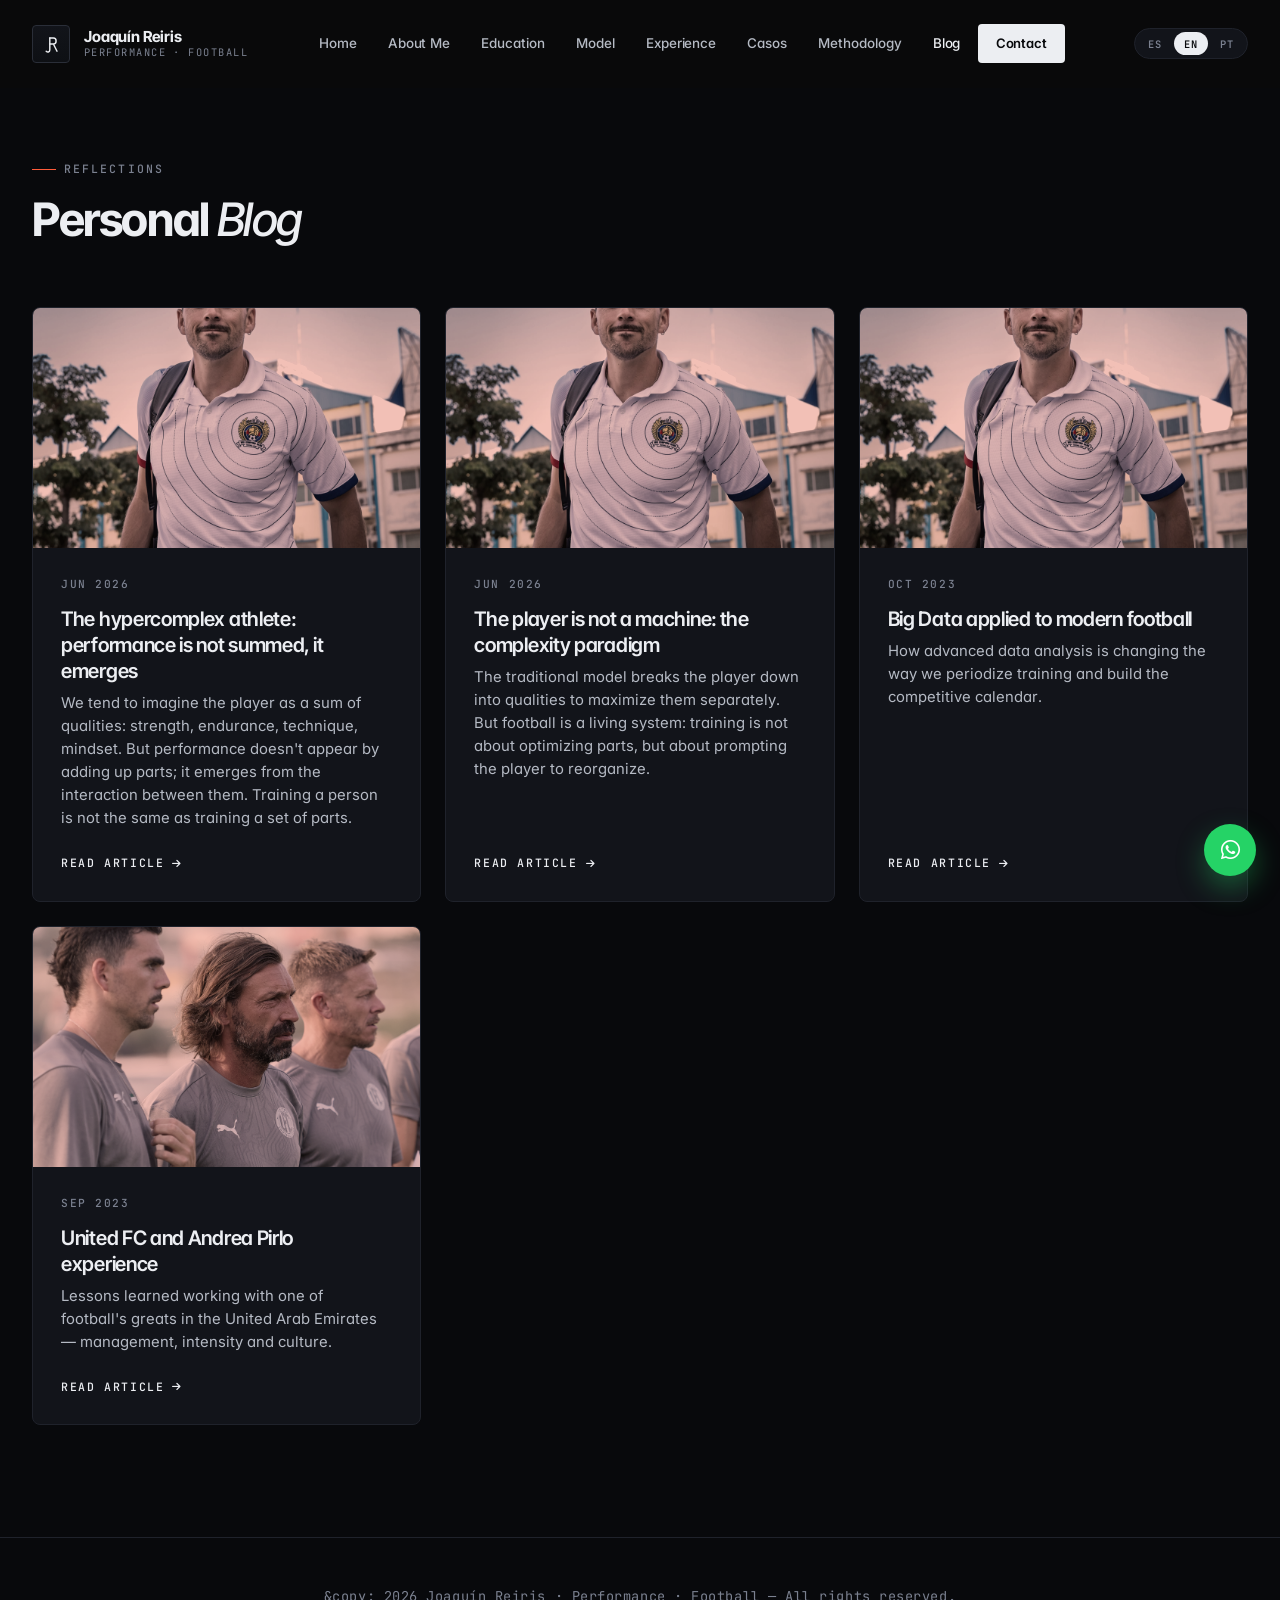
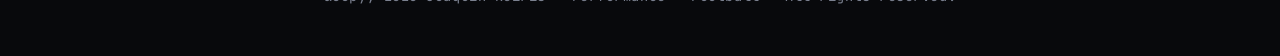
==== blog.html @ 8acff23b "Blog: página dedicada (blog.html) con listado + vista de artículo - blog.html: nueva página de blog " ====
<!DOCTYPE html>
<html lang="es">
<head>
    <meta charset="UTF-8">
    <meta name="viewport" content="width=device-width, initial-scale=1.0">
    <title>Blog · Joaquín Reiris — Preparación Física, Complejidad & Performance</title>
    <meta name="description" content="Blog de Joaquín Reiris: reflexiones sobre preparación física de fútbol, el paradigma de la complejidad, Big Data y rendimiento de élite.">
    <meta name="keywords" content="blog preparación física, complejidad fútbol, Big Data fútbol, performance, Joaquín Reiris">
    <meta name="author" content="Joaquín Reiris">
    <meta name="robots" content="index, follow">
    <link rel="canonical" href="https://joaquinreiris.com/blog.html">

    <!-- Open Graph (WhatsApp, LinkedIn, Facebook) -->
    <meta property="og:type" content="website">
    <meta property="og:url" content="https://joaquinreiris.com/blog.html">
    <meta property="og:title" content="Blog · Joaquín Reiris — Preparación Física & Complejidad">
    <meta property="og:description" content="Reflexiones sobre preparación física de fútbol, complejidad, Big Data y rendimiento de élite.">
    <meta property="og:image" content="https://joaquinreiris.com/assets/fotos/IMG_4376.JPG">
    <meta property="og:locale" content="es_ES">

    <!-- Twitter Card -->
    <meta name="twitter:card" content="summary_large_image">
    <meta name="twitter:title" content="Blog · Joaquín Reiris">
    <meta name="twitter:description" content="Reflexiones sobre preparación física de fútbol, complejidad y performance.">
    <meta name="twitter:image" content="https://joaquinreiris.com/assets/fotos/IMG_4376.JPG">

    <!-- Google Fonts: Inter Tight + Inter + JetBrains Mono -->
    <link rel="preconnect" href="https://fonts.googleapis.com">
    <link rel="preconnect" href="https://fonts.gstatic.com" crossorigin>
    <link href="https://fonts.googleapis.com/css2?family=Inter:wght@300;400;500;600;700&family=Inter+Tight:ital,wght@0,400;0,500;0,600;0,700;0,800;1,400;1,500;1,600&family=Instrument+Serif:ital@0;1&family=JetBrains+Mono:wght@400;500;600&display=swap" rel="stylesheet">

    <!-- AOS Library (mantener compatibilidad con animaciones existentes) -->
    <link href="https://unpkg.com/aos@2.3.1/dist/aos.css" rel="stylesheet">

    <!-- Font Awesome -->
    <link rel="stylesheet" href="https://cdnjs.cloudflare.com/ajax/libs/font-awesome/6.4.0/css/all.min.css">

    <link rel="stylesheet" href="redesign.css">
</head>
<body data-screen-label="Blog">

    <!-- ============================== NAVBAR ============================== -->
    <nav class="navbar">
        <div class="logo-container">
            <a href="index.html#home" class="logo">
                <svg viewBox="0 0 100 100" class="jr-logo-svg" aria-hidden="true">
                    <path d="M45 25 V75 C45 85 35 85 30 80" fill="none" stroke="currentColor" stroke-width="6" stroke-linecap="round" stroke-linejoin="round"/>
                    <path d="M45 25 H60 C75 25 75 50 60 50 H45 M60 50 L75 80" fill="none" stroke="currentColor" stroke-width="6" stroke-linecap="round" stroke-linejoin="round"/>
                </svg>
                <div class="logo-text">
                    <span class="name">Joaquín Reiris</span>
                    <span class="title">Performance · Football</span>
                </div>
            </a>
        </div>
        <ul class="nav-links">
            <li><a href="index.html#home" data-i18n="nav.home">Inicio</a></li>
            <li><a href="sobre-mi.html" data-i18n="nav.about">Sobre Mí</a></li>
            <li><a href="index.html#academic" data-i18n="nav.academic">Formación</a></li>
            <li><a href="index.html#methods" data-i18n="nav.methods">Metodología</a></li>
            <li><a href="index.html#experience" data-i18n="nav.experience">Experiencia</a></li>
            <li><a href="index.html#cases">Casos</a></li>
            <li><a href="metodologia.html" data-i18n="nav.leadership">Liderazgo</a></li>
            <li><a href="blog.html" class="active" data-i18n="nav.blog">Blog</a></li>
            <li><a href="index.html#contact" class="btn-nav" data-i18n="nav.contact">Contacto</a></li>
        </ul>
        <div class="lang-switcher" aria-label="Language switcher">
            <button class="lang-btn active" data-lang="es">ES</button>
            <button class="lang-btn" data-lang="en">EN</button>
            <button class="lang-btn" data-lang="pt">PT</button>
        </div>
        <div class="menu-toggle" aria-label="Open menu">
            <i class="fas fa-bars"></i>
        </div>
    </nav>

    <!-- ============================== BLOG ============================== -->
    <main class="blog-page">
        <section id="blog" class="blog blog-list-section" data-screen-label="Blog">
            <div class="container">
                <!-- (a) Vista listado -->
                <div class="section-header blog-list-header" data-aos="fade-up">
                    <span class="section-subtitle" data-i18n="blog.subtitle">Reflexiones</span>
                    <h2 class="section-title" data-i18n="blog.title">Blog <span>personal</span></h2>
                </div>
                <div class="blog-grid">
                    <!-- Las tarjetas se generan desde posts.json vía blog.js -->
                </div>

                <!-- (b) Vista artículo -->
                <article id="post-view" class="post-view" hidden></article>
            </div>
        </section>
    </main>

    <!-- ============================== FOOTER ============================== -->
    <footer>
        <div class="container">
            <p data-i18n="footer.rights">© 2026 Joaquín Reiris · Performance · Football — Todos los derechos reservados.</p>
        </div>
    </footer>

    <!-- WhatsApp Floating -->
    <a href="https://wa.me/971501505371" class="whatsapp-float" target="_blank" aria-label="WhatsApp">
        <i class="fab fa-whatsapp"></i>
    </a>

    <!-- AOS Script -->
    <script src="https://unpkg.com/aos@2.3.1/dist/aos.js"></script>
    <script>
      window.addEventListener('DOMContentLoaded', () => {
        if (window.AOS) AOS.init({ duration: 800, once: true, easing: 'ease-out-cubic' });
        const nav = document.querySelector('.navbar');
        const onScroll = () => nav.classList.toggle('scrolled', window.scrollY > 8);
        window.addEventListener('scroll', onScroll, { passive: true });
        onScroll();
      });
    </script>
    <!-- main.js: idiomas (i18n) y persistencia de idioma entre páginas -->
    <script src="main.js"></script>
    <!-- blog.js: renderiza el listado y la vista de artículo desde posts.json -->
    <script src="blog.js"></script>
</body>
</html>
---- redesign.css ----
/* =========================================================
   JR — Performance Lab Redesign
   Mantiene todos los selectores que usa main.js + AOS
   ========================================================= */

:root {
  /* Palette */
  --bg:          #08090C;
  --bg-2:        #0E1014;
  --surface:     #12141A;
  --surface-2:   #181B22;
  --line:        #1F222B;
  --line-2:      #2A2E38;
  --text:        #ECEEF2;
  --text-2:      #B5BAC4;
  --text-3:      #7B8190;
  --muted:       #5C6271;

  /* Accents */
  --primary:     #FF5C3A;        /* coral quemado — firma cromática */
  --primary-2:   #FF7A5C;
  --primary-d:   #D9461F;
  --primary-soft:#3A1F18;
  --data:        #FFE5C2;        /* cream highlight, uso muy puntual */
  --warn:        #FFB54C;
  --accent-gradient: linear-gradient(135deg, #FF5C3A 0%, #D9461F 100%);

  /* Type */
  --font-display: "Inter Tight", "Inter", system-ui, sans-serif;
  --font-main:    "Inter", system-ui, sans-serif;
  --font-mono:    "JetBrains Mono", ui-monospace, "SF Mono", Menlo, monospace;
  --font-heading: var(--font-display);

  /* Geometry */
  --radius-sm: 4px;
  --radius:    8px;
  --radius-lg: 14px;
  --container: 1280px;

  /* Compat con CSS antiguo (no romper algo) */
  --secondary: #1a1a1a;
  --dark-bg: var(--bg);
  --dark-surface: var(--surface);
  --text-main: var(--text);
  --text-muted: var(--text-3);
  --text-light: var(--text-2);
}

* { margin:0; padding:0; box-sizing:border-box; }

html {
  scroll-behavior: smooth;
  -webkit-font-smoothing: antialiased;
  -moz-osx-font-smoothing: grayscale;
  text-rendering: optimizeLegibility;
}

body {
  background: var(--bg);
  color: var(--text);
  font-family: var(--font-main);
  font-size: 16px;
  line-height: 1.6;
  overflow-x: hidden;
  font-feature-settings: "ss01", "cv11", "tnum";
}

/* Subtle grain */
body::before {
  content:"";
  position: fixed; inset: 0;
  pointer-events: none;
  z-index: 1;
  background-image:
    radial-gradient(rgba(255,255,255,0.018) 1px, transparent 1px);
  background-size: 3px 3px;
  mix-blend-mode: overlay;
}

h1, h2, h3, h4 {
  font-family: var(--font-heading);
  letter-spacing: -0.02em;
  text-transform: none;
  font-weight: 700;
  color: var(--text);
  line-height: 1.05;
}

a { color: inherit; }
img { display:block; max-width:100%; }

.container {
  max-width: var(--container);
  margin: 0 auto;
  padding: 0 2rem;
}

/* =========================================================
   NAVBAR
   ========================================================= */
.navbar {
  position: fixed;
  top: 0; left: 0; right: 0;
  z-index: 1000;
  display: flex;
  justify-content: space-between;
  align-items: center;
  padding: 1rem 2rem;
  background: rgba(8, 9, 12, 0.72);
  backdrop-filter: blur(16px) saturate(140%);
  -webkit-backdrop-filter: blur(16px) saturate(140%);
  border-bottom: 1px solid transparent;
  transition: border-color .3s ease, background .3s ease, padding .3s ease;
}
.navbar.scrolled {
  border-bottom-color: var(--line);
  background: rgba(8, 9, 12, 0.86);
  padding-top: .75rem;
  padding-bottom: .75rem;
}

.logo-container { display:flex; align-items:center; }
.logo {
  display: flex; align-items: center; gap: 14px;
  color: var(--text);
  text-decoration: none;
}
.jr-logo-svg {
  width: 38px; height: 38px;
  color: var(--text);
  padding: 6px;
  border: 1px solid var(--line-2);
  border-radius: var(--radius-sm);
  background: linear-gradient(180deg, var(--surface), var(--bg-2));
}
.logo-text { display:flex; flex-direction:column; line-height:1.05; }
.logo-text .name {
  font-family: var(--font-display);
  font-size: 0.95rem;
  font-weight: 700;
  letter-spacing: -0.01em;
  color: var(--text);
}
.logo-text .title {
  font-family: var(--font-mono);
  font-size: 0.65rem;
  color: var(--text-3);
  font-weight: 400;
  letter-spacing: 0.14em;
  text-transform: uppercase;
  margin-top: 2px;
}

.nav-links {
  display: flex;
  list-style: none;
  gap: 0.25rem;
  align-items: center;
}
.nav-links li { display:inline-flex; }
.nav-links a {
  text-decoration: none;
  color: var(--text-2);
  font-weight: 500;
  font-size: 0.84rem;
  letter-spacing: -0.005em;
  padding: 0.55rem 0.85rem;
  border-radius: var(--radius-sm);
  transition: color .2s ease, background .2s ease;
  position: relative;
}
.nav-links a:hover { color: var(--text); background: rgba(255,255,255,0.04); }
.nav-links a.active { color: var(--text); }

.btn-nav {
  background: var(--text) !important;
  color: var(--bg) !important;
  padding: 0.55rem 1.1rem !important;
  border-radius: 999px;
  font-weight: 600 !important;
  font-size: 0.82rem !important;
  transition: background .2s ease, transform .2s ease;
}
.btn-nav:hover { background: var(--primary) !important; color: #fff !important; }

/* Language Switcher */
.lang-switcher {
  display: flex;
  gap: 2px;
  margin-left: 0.75rem;
  background: var(--surface);
  border: 1px solid var(--line);
  border-radius: 999px;
  padding: 3px;
}
.lang-btn {
  background: transparent;
  border: 0;
  color: var(--text-3);
  padding: 0.3rem 0.65rem;
  font-family: var(--font-mono);
  font-size: 0.65rem;
  font-weight: 600;
  letter-spacing: 0.06em;
  cursor: pointer;
  border-radius: 999px;
  transition: all .2s ease;
}
.lang-btn:hover { color: var(--text); }
.lang-btn.active {
  background: var(--text);
  color: var(--bg);
}

.menu-toggle {
  display: none;
  color: var(--text);
  font-size: 1.2rem;
  cursor: pointer;
}

/* =========================================================
   HERO
   ========================================================= */
.hero {
  min-height: 100vh;
  display: grid;
  align-items: center;
  position: relative;
  padding: 9rem 2rem 5rem;
  background: var(--bg);
  overflow: hidden;
}
.hero::before {
  content: "";
  position: absolute;
  inset: 0;
  background-image: url('assets/fotos/1T3A6444.jpg');
  background-size: cover;
  background-position: center 35%;
  background-attachment: fixed;
  z-index: 0;
}
.hero::after {
  content:"";
  position:absolute; inset:0;
  background:
    linear-gradient(180deg, rgba(8,9,12,0.15) 0%, rgba(8,9,12,0.55) 60%, rgba(8,9,12,0.95) 100%);
  z-index: 0;
}
.hero-overlay { display:none; } /* legacy, ya cubierto por ::after */

.hero-content {
  position: relative;
  z-index: 2;
  max-width: var(--container);
  width: 100%;
  margin: 0 auto;
  display: grid;
  grid-template-columns: 1fr;
  gap: 0;
  align-items: end;
}
.hero-main { max-width: 880px; }

.hero-logo-large { display: none; } /* sustituido por etiqueta editorial */

.hero h1.glitch {
  font-family: var(--font-display);
  font-size: clamp(2.4rem, 5.4vw, 5.4rem);
  font-weight: 800;
  letter-spacing: -0.035em;
  line-height: 0.96;
  color: var(--text);
  text-transform: none;
  margin: 0;
  max-width: 14ch;
  text-wrap: balance;
}
.hero h1.glitch::after {
  content: "";
  display: block;
  margin-top: 1.25rem;
  width: 56px;
  height: 2px;
  background: var(--primary);
}

.hero-eyebrow {
  display: inline-flex;
  align-items: center;
  gap: 10px;
  font-family: var(--font-mono);
  font-size: 0.72rem;
  font-weight: 500;
  letter-spacing: 0.16em;
  text-transform: uppercase;
  color: var(--text-2);
  padding: 0.5rem 0.85rem;
  border: 1px solid var(--line-2);
  background: rgba(255,255,255,0.025);
  border-radius: 999px;
  margin-bottom: 1.75rem;
}
.hero-eyebrow::before {
  content:"";
  width:6px; height:6px; border-radius:50%;
  background: var(--data);
  box-shadow: 0 0 12px var(--data);
}

.hero-tagline {
  font-family: var(--font-display);
  font-size: 1.15rem;
  font-style: normal;
  color: var(--text-2);
  margin: 0;
  font-weight: 400;
  line-height: 1.5;
  max-width: 36ch;
  padding-left: 1rem;
  border-left: 1px solid var(--line-2);
}

.hero-btns {
  display: flex;
  flex-wrap: wrap;
  gap: 0.6rem;
  justify-content: flex-start;
  align-items: center;
  margin-top: 2rem;
  grid-column: 1 / -1;
}

/* Buttons */
.btn-primary {
  display: inline-flex; align-items: center; gap: 0.55rem;
  padding: 0.85rem 1.4rem;
  background: var(--text);
  color: var(--bg);
  text-decoration: none;
  font-weight: 600;
  font-size: 0.88rem;
  border-radius: 999px;
  border: 0;
  cursor: pointer;
  transition: all .25s ease;
  font-family: var(--font-main);
  letter-spacing: -0.005em;
}
.btn-primary::after { content:"→"; font-weight: 400; transition: transform .25s ease; }
.btn-primary:hover { background: var(--primary); color: #fff; transform: none; box-shadow: 0 8px 24px rgba(255,92,58,0.28); }
.btn-primary:hover::after { transform: translateX(4px); }

.btn-secondary {
  display: inline-flex; align-items: center; gap: 0.55rem;
  padding: 0.85rem 1.4rem;
  background: rgba(255,255,255,0.04);
  border: 1px solid var(--line-2);
  color: var(--text);
  text-decoration: none;
  font-weight: 500;
  font-size: 0.88rem;
  border-radius: 999px;
  transition: all .25s ease;
}
.btn-secondary:hover {
  background: rgba(255,255,255,0.08);
  border-color: var(--text-3);
  color: var(--text);
}

.btn-outline {
  display: inline-flex; align-items: center; gap: 0.55rem;
  padding: 0.85rem 1.4rem;
  border: 1px solid var(--line-2);
  background: transparent;
  color: var(--text-2);
  text-decoration: none;
  font-weight: 500;
  font-size: 0.88rem;
  border-radius: 999px;
  transition: all .25s ease;
  font-family: var(--font-mono);
  text-transform: uppercase;
  letter-spacing: 0.08em;
  font-size: 0.75rem;
}
.btn-outline::before { content:"↓"; }
.btn-outline:hover { color: var(--text); border-color: var(--text-3); }

/* Editorial caption — bottom right of hero, like film/print credits */
.hero-caption {
  position: absolute;
  right: 2rem;
  bottom: 7rem;
  z-index: 2;
  display: flex;
  gap: 0.85rem;
  align-items: flex-start;
  font-family: var(--font-mono);
  font-size: 0.7rem;
  letter-spacing: 0.14em;
  text-transform: uppercase;
  color: var(--text-2);
  opacity: 0;
  animation: fadeUp 1s ease-out 1.1s forwards;
  max-width: 280px;
}
.hero-caption-idx {
  font-family: var(--font-display);
  font-size: 1.4rem;
  font-weight: 500;
  color: var(--text);
  letter-spacing: -0.02em;
  line-height: 1;
  padding-top: 2px;
  text-transform: none;
}
.hero-caption-idx::after {
  content:"";
  display:inline-block;
  width: 18px;
  height: 1px;
  background: var(--text-3);
  vertical-align: middle;
  margin-left: 10px;
  margin-bottom: 4px;
}
.hero-caption-text { line-height: 1.5; }
.hero-caption-text em {
  font-family: "Instrument Serif", serif;
  font-style: italic;
  text-transform: none;
  letter-spacing: 0;
  color: var(--text-3);
  font-size: 0.95rem;
  display: block;
  margin-top: 2px;
}

/* =========================================================
   HERO — Title line reveal
   ========================================================= */
.reveal-lines .line {
  display: block;
  overflow: hidden;
  line-height: 1;
  padding-bottom: 0.08em;
}
.reveal-lines .line > span {
  display: block;
  transform: translateY(110%);
  animation: lineUp 1.05s cubic-bezier(.2,.7,.1,1) forwards;
}
.reveal-lines .line:nth-child(1) > span { animation-delay: 0.05s; }
.reveal-lines .line:nth-child(2) > span { animation-delay: 0.22s; }
.reveal-lines em {
  font-style: italic;
  font-weight: 500;
  font-family: "Instrument Serif", "Inter Tight", serif;
  font-style: italic;
  letter-spacing: -0.02em;
}
.hero h1.reveal-lines::after { display: none; }

@keyframes lineUp {
  from { transform: translateY(110%); }
  to   { transform: translateY(0); }
}

/* Tagline reveal */
.hero-tagline {
  opacity: 0;
  transform: translateY(8px);
  animation: fadeUp 0.9s ease-out 0.6s forwards;
}
.hero-btns {
  opacity: 0;
  transform: translateY(8px);
  animation: fadeUp 0.9s ease-out 0.85s forwards;
}
@keyframes fadeUp {
  to { opacity: 1; transform: translateY(0); }
}

/* =========================================================
   HUD — Live Performance Feed (Hero right column)
   ========================================================= */
.hud {
  position: relative;
  align-self: stretch;
  padding: 1.4rem 1.5rem 1.2rem;
  background: rgba(8,9,12,0.42);
  border: 1px solid rgba(255,255,255,0.08);
  backdrop-filter: blur(14px) saturate(140%);
  -webkit-backdrop-filter: blur(14px) saturate(140%);
  font-family: var(--font-mono);
  color: var(--text-2);
  display: flex;
  flex-direction: column;
  gap: 1rem;
  min-height: 420px;
  border-radius: 4px;
  opacity: 0;
  transform: translateX(12px);
  animation: hudIn 1.1s ease-out 0.5s forwards;
}
@keyframes hudIn {
  to { opacity: 1; transform: translateX(0); }
}

/* Corner brackets */
.hud-corner {
  position: absolute;
  width: 12px; height: 12px;
  border: 0 solid var(--text-3);
  pointer-events: none;
}
.hud-corner.tl { top: -1px;    left: -1px;    border-top-width: 1px;    border-left-width: 1px; }
.hud-corner.tr { top: -1px;    right: -1px;   border-top-width: 1px;    border-right-width: 1px; }
.hud-corner.bl { bottom: -1px; left: -1px;    border-bottom-width: 1px; border-left-width: 1px; }
.hud-corner.br { bottom: -1px; right: -1px;   border-bottom-width: 1px; border-right-width: 1px; }

.hud-head {
  display: flex; align-items: center; gap: 0.6rem;
  font-size: 0.65rem;
  letter-spacing: 0.18em;
  text-transform: uppercase;
  color: var(--text);
}
.hud-dot {
  width: 7px; height: 7px;
  border-radius: 50%;
  background: var(--data);
  box-shadow: 0 0 12px var(--data);
  animation: hudPulse 1.6s ease-in-out infinite;
}
@keyframes hudPulse {
  0%, 100% { opacity: 1; transform: scale(1); }
  50%      { opacity: 0.45; transform: scale(0.85); }
}
.hud-label { font-weight: 600; }
.hud-ts {
  margin-left: auto;
  color: var(--text-3);
  letter-spacing: 0.1em;
  font-variant-numeric: tabular-nums;
}

.hud-meta {
  font-size: 0.62rem;
  letter-spacing: 0.16em;
  text-transform: uppercase;
  color: var(--text-3);
  padding-bottom: 0.75rem;
  border-bottom: 1px solid rgba(255,255,255,0.08);
}

.hud-rows {
  display: flex;
  flex-direction: column;
}
.hud-row {
  display: grid;
  grid-template-columns: 56px auto auto 1fr;
  align-items: center;
  gap: 0.65rem;
  padding: 0.72rem 0;
  border-bottom: 1px solid rgba(255,255,255,0.05);
  font-variant-numeric: tabular-nums;
}
.hud-row:last-child { border-bottom: 0; }

.hud-row .hud-k {
  font-size: 0.62rem;
  letter-spacing: 0.16em;
  text-transform: uppercase;
  color: var(--text-3);
}
.hud-row .hud-v {
  font-family: var(--font-display);
  font-size: 1.4rem;
  font-weight: 600;
  color: var(--text);
  letter-spacing: -0.02em;
  font-variant-numeric: tabular-nums;
  transition: color .25s ease;
}
.hud-row .hud-v.pulse { color: var(--data); }
.hud-row .hud-u {
  font-size: 0.62rem;
  letter-spacing: 0.12em;
  text-transform: uppercase;
  color: var(--text-3);
}
.hud-row .hud-delta {
  font-size: 0.7rem;
  color: var(--text-3);
  justify-self: end;
  letter-spacing: 0.04em;
}
.hud-row .hud-delta.pos { color: var(--data); }
.hud-row .hud-delta.neg { color: var(--warn); }

.hud-spark {
  width: 100%;
  height: 18px;
  justify-self: stretch;
}
.hud-spark path { fill: none; stroke: var(--primary-2); stroke-width: 1.2; }
.hud-spark .area { fill: rgba(110,148,255,0.15); stroke: none; }

.hud-bar {
  position: relative;
  height: 3px;
  background: rgba(255,255,255,0.06);
  border-radius: 999px;
  overflow: hidden;
  width: 100%;
  justify-self: stretch;
}
.hud-bar > span {
  position: absolute; left: 0; top: 0; bottom: 0;
  background: linear-gradient(90deg, var(--primary), var(--primary-2));
  border-radius: inherit;
  transition: width .8s cubic-bezier(.2,.7,.1,1);
}

.hud-row--hi {
  margin-top: 0.25rem;
  padding-top: 0.85rem;
  border-top: 1px dashed rgba(255,255,255,0.12);
  border-bottom: 0;
}
.hud-row--hi .hud-v {
  font-size: 1.7rem;
  color: var(--data);
}

/* HUD activity log */
.hud-log {
  margin-top: auto;
  padding-top: 0.75rem;
  border-top: 1px solid rgba(255,255,255,0.08);
  max-height: 88px;
  overflow: hidden;
  position: relative;
  mask-image: linear-gradient(180deg, transparent 0%, #000 25%, #000 100%);
}
.hud-log ul {
  list-style: none;
  padding: 0; margin: 0;
  display: flex;
  flex-direction: column;
  gap: 0.35rem;
  font-size: 0.68rem;
  letter-spacing: 0.04em;
  color: var(--text-3);
  transition: transform .6s ease;
}
.hud-log li { display: flex; gap: 0.6rem; align-items: baseline; }
.hud-log li .t { color: var(--text-2); font-variant-numeric: tabular-nums; }

/* Compat: clase vieja (no usada en v2 pero por si acaso) */
.hero-side {
  display: none;
}

/* Scroll indicator */
.scroll-indicator {
  position: absolute;
  left: 50%;
  bottom: 2rem;
  transform: translateX(-50%);
  z-index: 2;
  display: flex;
  flex-direction: column;
  align-items: center;
  gap: 0.5rem;
  color: var(--text-3);
  font-family: var(--font-mono);
  font-size: 0.65rem;
  letter-spacing: 0.2em;
  text-transform: uppercase;
}
.mouse {
  width: 1px;
  height: 40px;
  background: linear-gradient(180deg, transparent 0%, var(--text-3) 50%, transparent 100%);
  animation: scrollPulse 2.4s ease-in-out infinite;
}
@keyframes scrollPulse {
  0%, 100% { opacity: 0.3; transform: translateY(-8px); }
  50%      { opacity: 1;   transform: translateY(0); }
}

/* =========================================================
   SECTIONS — common
   ========================================================= */
section { padding: 7rem 0; position: relative; z-index: 1; }

.section-subtitle {
  display: inline-flex; align-items: center; gap: 8px;
  font-family: var(--font-mono);
  color: var(--text-3);
  font-weight: 500;
  font-size: 0.72rem;
  letter-spacing: 0.18em;
  text-transform: uppercase;
  margin-bottom: 1rem;
}
.section-subtitle::before {
  content:""; width: 24px; height: 1px; background: var(--primary);
}

.section-title {
  font-family: var(--font-display);
  font-size: clamp(2rem, 3.6vw, 3.2rem);
  font-weight: 700;
  letter-spacing: -0.03em;
  margin-bottom: 2.5rem;
  line-height: 1.05;
  text-transform: none;
  text-wrap: balance;
}
.section-title span {
  color: var(--text);
  font-style: italic;
  font-weight: 500;
  font-family: var(--font-display);
}

.section-header {
  max-width: 720px;
  margin-bottom: 4rem;
}
.section-header.center { margin-left:auto; margin-right:auto; text-align:center; }
.section-header .header-desc {
  color: var(--text-2);
  font-size: 1.05rem;
  line-height: 1.6;
  max-width: 60ch;
  margin: 0;
}
.header-desc { color: var(--text-2); }

/* =========================================================
   ABOUT
   ========================================================= */
.about { background: var(--bg); }
.about-grid {
  display: grid;
  grid-template-columns: 0.9fr 1.1fr;
  gap: 5rem;
  align-items: center;
}
.about-image { position: relative; }
.about-image img {
  width: 100%;
  border-radius: var(--radius);
  filter: grayscale(0.3) contrast(1.02);
  transition: filter .6s ease;
  aspect-ratio: 4/5;
  object-fit: cover;
}
.about-image:hover img { filter: grayscale(0) contrast(1); }
.image-accent {
  position: absolute;
  top: -16px; left: -16px;
  width: 64px; height: 64px;
  border-top: 1px solid var(--primary);
  border-left: 1px solid var(--primary);
  z-index: 0;
}
.about-image::after {
  content:"01 / PROFILE";
  position: absolute;
  bottom: -28px; left: 0;
  font-family: var(--font-mono);
  font-size: 0.7rem;
  letter-spacing: 0.16em;
  color: var(--text-3);
}

.about-text p {
  color: var(--text-2);
  font-size: 1.02rem;
  line-height: 1.7;
  max-width: 54ch;
  margin-bottom: 1.25rem;
}

.stats-grid {
  display: grid;
  grid-template-columns: repeat(3, 1fr);
  gap: 0;
  margin-top: 2.5rem;
  border-top: 1px solid var(--line);
  border-bottom: 1px solid var(--line);
}
.stat-item {
  padding: 1.5rem 1.25rem 1.5rem 0;
  border-right: 1px solid var(--line);
}
.stat-item:last-child { border-right: 0; padding-right: 0; }
.stat-item h3 {
  font-family: var(--font-display);
  font-size: 2.6rem;
  font-weight: 600;
  color: var(--text);
  letter-spacing: -0.04em;
  text-transform: none;
  margin-bottom: 0.25rem;
  font-variant-numeric: tabular-nums;
}
.stat-item p {
  font-family: var(--font-mono);
  font-size: 0.7rem;
  text-transform: uppercase;
  letter-spacing: 0.14em;
  color: var(--text-3);
}

/* =========================================================
   ACADEMIC
   ========================================================= */
.academic { background: var(--bg-2); border-top: 1px solid var(--line); border-bottom: 1px solid var(--line); }
.academic-grid {
  display: grid;
  grid-template-columns: repeat(auto-fit, minmax(280px, 1fr));
  gap: 1rem;
  align-items: stretch;
}
.academic-card {
  background: var(--surface);
  padding: 2rem;
  border-radius: var(--radius);
  border: 1px solid var(--line);
  transition: border-color .3s ease, transform .3s ease, background .3s ease;
  position: relative;
  display: flex;
  flex-direction: column;
  gap: 0.5rem;
  min-height: 240px;
}
.academic-card:hover {
  border-color: var(--line-2);
  background: var(--surface-2);
  transform: translateY(-2px);
}
.academic-card.featured {
  border-color: rgba(255,92,58,0.4);
  background: linear-gradient(180deg, rgba(255,92,58,0.06), var(--surface));
  transform: none;
}
.academic-card.featured:hover { border-color: var(--primary); }

.card-tag {
  position: absolute;
  top: 1rem; right: 1rem;
  background: var(--primary);
  color: #fff;
  font-family: var(--font-mono);
  font-size: 0.62rem;
  font-weight: 600;
  padding: 0.3rem 0.6rem;
  border-radius: 999px;
  text-transform: uppercase;
  letter-spacing: 0.1em;
}
.academic-card h3 {
  color: var(--text);
  font-family: var(--font-mono);
  font-size: 0.72rem;
  letter-spacing: 0.14em;
  text-transform: uppercase;
  font-weight: 600;
  margin-bottom: 0.5rem;
}
.academic-card .degree {
  font-family: var(--font-display);
  font-weight: 600;
  font-size: 1.15rem;
  color: var(--text);
  letter-spacing: -0.015em;
  line-height: 1.25;
  margin-bottom: 0.75rem;
}
.academic-card .description {
  color: var(--text-2);
  font-size: 0.92rem;
  line-height: 1.55;
  margin-top: auto;
}

/* =========================================================
   METHODS — Holistic Diagram
   ========================================================= */
.methods { background: var(--bg); }
.methods .section-header { text-align: center; margin-left:auto; margin-right:auto; }
.methods .header-desc { max-width: 56ch; margin: 0 auto; }

.structures-container {
  display: flex;
  justify-content: center;
  margin: 4rem 0 2rem;
  padding: 4rem 0;
}
.structure-circle {
  position: relative;
  width: 340px;
  height: 340px;
  border: 1px dashed var(--line-2);
  border-radius: 50%;
  display: flex;
  align-items: center;
  justify-content: center;
}
.structure-circle::before, .structure-circle::after {
  content:"";
  position:absolute;
  border-radius: 50%;
  border: 1px dashed var(--line);
  pointer-events: none;
}
.structure-circle::before { inset: -40px; }
.structure-circle::after  { inset: -80px; opacity: 0.6; }

.center-text {
  text-align: center;
  font-family: var(--font-display);
  font-weight: 600;
  font-size: 1.05rem;
  color: var(--text);
  letter-spacing: -0.01em;
  text-transform: uppercase;
  max-width: 140px;
  z-index: 2;
  position: relative;
}
.center-text::before {
  content: "Core";
  display: block;
  font-family: var(--font-mono);
  font-size: 0.62rem;
  letter-spacing: 0.2em;
  color: var(--primary);
  margin-bottom: 6px;
  font-weight: 500;
  text-transform: uppercase;
}

.structure-node {
  position: absolute;
  background: var(--surface);
  border: 1px solid var(--line-2);
  padding: 0.6rem 1rem;
  border-radius: 999px;
  font-family: var(--font-mono);
  font-size: 0.7rem;
  font-weight: 500;
  letter-spacing: 0.08em;
  text-transform: uppercase;
  white-space: nowrap;
  cursor: pointer;
  color: var(--text-2);
  transition: all .25s ease;
}
.structure-node::before {
  content: "";
  display: inline-block;
  width: 6px; height: 6px;
  border-radius: 50%;
  background: var(--primary);
  margin-right: 8px;
  vertical-align: middle;
  opacity: 0.7;
}
.structure-node:hover, .structure-node.active {
  background: var(--text);
  color: var(--bg);
  border-color: var(--text);
  transform: scale(1.05);
}
.structure-node:hover::before, .structure-node.active::before {
  background: var(--primary);
  opacity: 1;
}

.n1 { top: -22px; left: 50%; transform: translateX(-50%); }
.n2 { top: 30px;  right: -110px; }
.n3 { bottom: 30px; right: -110px; }
.n4 { bottom: -22px; left: 50%; transform: translateX(-50%); }
.n5 { bottom: 30px; left: -110px; }
.n6 { top: 30px;  left: -110px; }

.structure-info-box {
  max-width: 720px;
  margin: 0 auto 5rem;
  background: var(--surface);
  border: 1px solid var(--line);
  padding: 2.25rem 2.5rem;
  border-radius: var(--radius);
  text-align: left;
  transition: border-color .3s ease;
  min-height: 140px;
  display: flex;
  flex-direction: column;
  justify-content: center;
}
.structure-info-box h4 {
  color: var(--text);
  font-family: var(--font-display);
  font-size: 1.35rem;
  margin-bottom: 0.6rem;
  text-transform: none;
  letter-spacing: -0.015em;
  font-weight: 600;
}
.structure-info-box h4::before {
  content:"// ";
  color: var(--primary);
  font-family: var(--font-mono);
  font-size: 0.85em;
}
.structure-info-box p {
  color: var(--text-2);
  line-height: 1.6;
  font-size: 1rem;
  margin: 0;
  max-width: 62ch;
}

/* Method cards secondary */
.methods-grid {
  display: grid;
  grid-template-columns: repeat(auto-fit, minmax(280px, 1fr));
  gap: 1rem;
}
.methods-grid.secondary { margin-top: 3rem; }
.method-card {
  background: var(--surface);
  padding: 2rem;
  border-radius: var(--radius);
  border: 1px solid var(--line);
  transition: all .3s ease;
  text-align: left;
}
.method-card:hover {
  border-color: var(--line-2);
  background: var(--surface-2);
  transform: translateY(-2px);
}
.method-card h3 {
  font-family: var(--font-display);
  font-size: 1.1rem;
  font-weight: 600;
  margin-bottom: 0.75rem;
  color: var(--text);
  text-transform: none;
  letter-spacing: -0.01em;
  line-height: 1.3;
}
.method-card p {
  color: var(--text-2);
  font-size: 0.93rem;
  line-height: 1.6;
}
.method-card .card-icon {
  font-size: 1.4rem;
  color: var(--primary);
  margin-bottom: 1rem;
  display: inline-flex;
  width: 38px; height: 38px;
  align-items: center;
  justify-content: center;
  border: 1px solid var(--line-2);
  border-radius: var(--radius-sm);
  background: var(--bg-2);
}

/* =========================================================
   QUOTE PARALLAX
   ========================================================= */
.quote-parallax {
  height: 60vh;
  min-height: 480px;
  display: flex;
  align-items: center;
  justify-content: center;
  background-image: url('assets/fotos/IMG_6012.JPG');
  background-size: cover;
  background-position: center 30%;
  background-attachment: fixed;
  position: relative;
  text-align: left;
  padding: 6rem 0;
}
.parallax-overlay {
  position: absolute;
  inset: 0;
  background:
    linear-gradient(90deg, rgba(8,9,12,0.96) 0%, rgba(8,9,12,0.75) 60%, rgba(8,9,12,0.3) 100%);
}
.quote-parallax .container { position: relative; z-index: 1; }
blockquote {
  position: relative;
  font-family: var(--font-display);
  font-size: clamp(1.6rem, 2.6vw, 2.4rem);
  font-weight: 500;
  font-style: normal;
  color: var(--text);
  max-width: 22ch;
  margin: 0;
  line-height: 1.2;
  letter-spacing: -0.025em;
  padding-left: 3rem;
  border-left: 2px solid var(--primary);
}
blockquote::before {
  content: "Tesis · 02";
  display: block;
  font-family: var(--font-mono);
  font-size: 0.72rem;
  font-weight: 500;
  letter-spacing: 0.2em;
  color: var(--primary);
  margin-bottom: 1rem;
  text-transform: uppercase;
}

/* =========================================================
   EXPERIENCE (mapa)
   ========================================================= */
.experience { background: var(--bg-2); border-top: 1px solid var(--line); border-bottom: 1px solid var(--line); }
.experience .section-header { text-align: center; max-width: 720px; margin-left:auto; margin-right:auto; }

.map-wrapper {
  position: relative;
  width: 100%;
  background: var(--surface);
  border-radius: var(--radius-lg);
  padding: 2rem;
  margin-bottom: 2rem;
  border: 1px solid var(--line);
  overflow: hidden;
}
.map-wrapper::before {
  content: "GLOBAL FOOTPRINT · 5 PAÍSES · 8+ CLUBES";
  position: absolute;
  top: 1.25rem; left: 1.5rem;
  font-family: var(--font-mono);
  font-size: 0.65rem;
  letter-spacing: 0.16em;
  color: var(--text-3);
  z-index: 1;
}
.map-wrapper::after {
  content:"";
  position:absolute;
  inset: 0;
  pointer-events:none;
  background: linear-gradient(180deg, transparent 70%, var(--surface) 100%);
}
#world-map { width: 100%; height: 540px; }

/* SVG country styling */
path.country {
  fill: #1A1D26;
  stroke: var(--bg-2);
  stroke-width: 0.4;
  transition: fill .3s ease, filter .3s ease;
  cursor: default;
}
path.country.active-country {
  fill: var(--primary);
  cursor: pointer;
}
path.country.active-country:hover {
  fill: var(--primary-d);
  filter: drop-shadow(0 0 10px rgba(255,92,58,0.5));
}

.map-tooltip {
  position: absolute;
  background: rgba(8,9,12,0.96);
  border: 1px solid var(--line-2);
  padding: 1rem 1.2rem;
  border-radius: var(--radius);
  pointer-events: none;
  opacity: 0;
  transition: opacity .25s ease, transform .25s ease;
  z-index: 1000;
  max-width: 320px;
  box-shadow: 0 24px 60px rgba(0,0,0,0.6);
  transform: translateY(8px);
  backdrop-filter: blur(12px);
}
.map-tooltip.active { opacity: 1; transform: translateY(0); }
.tooltip-header {
  display: flex; justify-content: space-between; align-items: flex-start;
  margin-bottom: 0.6rem;
  padding-bottom: 0.6rem;
  border-bottom: 1px solid var(--line);
}
.map-tooltip h4 {
  color: var(--text);
  margin: 0;
  font-family: var(--font-mono);
  font-size: 0.72rem;
  text-transform: uppercase;
  letter-spacing: 0.14em;
}
.map-tooltip .year {
  color: var(--primary);
  font-family: var(--font-mono);
  font-size: 0.68rem;
  font-weight: 600;
  letter-spacing: 0.1em;
}
.tooltip-body .club {
  font-family: var(--font-display);
  font-weight: 600;
  font-size: 0.98rem;
  color: var(--text);
  margin-bottom: 0.35rem;
  letter-spacing: -0.01em;
}
.tooltip-body .role {
  font-size: 0.85rem;
  line-height: 1.5;
  color: var(--text-2);
  margin: 0;
}
.tooltip-logo {
  width: 36px; height: 36px;
  object-fit: contain;
  margin-left: 0.75rem;
}
.white-logo { filter: invert(1) brightness(2) grayscale(0) !important; }

/* =========================================================
   BLOG
   ========================================================= */
.blog { background: var(--bg); }
.blog-grid {
  display: grid;
  grid-template-columns: repeat(auto-fit, minmax(360px, 1fr));
  gap: 1.5rem;
}
.blog-card {
  background: var(--surface);
  border-radius: var(--radius);
  overflow: hidden;
  border: 1px solid var(--line);
  transition: all .35s ease;
  display: flex;
  flex-direction: column;
}
.blog-card:hover {
  border-color: var(--line-2);
  background: var(--surface-2);
  transform: translateY(-3px);
}
.blog-img { position: relative; overflow: hidden; }
.blog-img img {
  width: 100%;
  height: 240px;
  object-fit: cover;
  filter: grayscale(0.3);
  transition: transform .5s ease, filter .5s ease;
}
.blog-card:hover .blog-img img { transform: scale(1.04); filter: grayscale(0); }
.blog-info { padding: 1.75rem; display: flex; flex-direction: column; flex: 1; }
.blog-date {
  font-family: var(--font-mono);
  color: var(--text-3);
  font-size: 0.7rem;
  font-weight: 500;
  letter-spacing: 0.14em;
  text-transform: uppercase;
  margin-bottom: 0.75rem;
}
.blog-info h3 {
  font-family: var(--font-display);
  font-size: 1.25rem;
  font-weight: 600;
  letter-spacing: -0.015em;
  margin-bottom: 0.5rem;
  text-transform: none;
  color: var(--text);
  line-height: 1.3;
}
.blog-info p {
  color: var(--text-2);
  font-size: 0.93rem;
  line-height: 1.55;
  margin-bottom: 1.5rem;
}
.read-more {
  display: inline-flex; align-items: center; gap: 0.5rem;
  margin-top: auto;
  color: var(--text);
  text-decoration: none;
  font-weight: 500;
  font-family: var(--font-mono);
  font-size: 0.72rem;
  text-transform: uppercase;
  letter-spacing: 0.14em;
  transition: gap .2s ease;
}
.read-more:hover { gap: 0.85rem; color: var(--primary); }
.read-more i { font-size: 0.85em; }

/* La tarjeta entera es un enlace */
.blog-card-link {
  display: flex;
  flex-direction: column;
  flex: 1;
  text-decoration: none;
  color: inherit;
}

/* Adelanto del blog en la home: "Ver todo el blog →" */
.blog-viewall-wrap { margin-top: 2.5rem; text-align: center; }
.blog-viewall {
  display: inline-flex;
  align-items: center;
  gap: 0.5rem;
  font-family: var(--font-mono);
  font-size: 0.72rem;
  text-transform: uppercase;
  letter-spacing: 0.14em;
  color: var(--text);
  text-decoration: none;
  padding: 0.85rem 1.5rem;
  border: 1px solid var(--line-2);
  border-radius: var(--radius);
  transition: color .2s ease, border-color .2s ease, gap .2s ease, background .2s ease;
}
.blog-viewall::after { content: "\2192"; transition: transform .2s ease; }
.blog-viewall:hover {
  color: var(--primary);
  border-color: var(--primary);
  background: var(--surface);
  gap: 0.85rem;
}

/* =========================================================
   BLOG — VISTA DE ARTÍCULO (blog.html?post=...)
   ========================================================= */
.blog-page { padding-top: 5.5rem; }
.blog-list-section { padding-top: 4rem; }

.post-view { display: block; }
.post-inner {
  max-width: 720px;
  margin: 0 auto;
  padding: 1rem 0 2rem;
}

.post-back {
  display: inline-flex;
  align-items: center;
  gap: 0.5rem;
  font-family: var(--font-mono);
  font-size: 0.72rem;
  text-transform: uppercase;
  letter-spacing: 0.14em;
  color: var(--text-3);
  text-decoration: none;
  margin-bottom: 2.25rem;
  transition: color .2s ease, gap .2s ease;
}
.post-back:hover { color: var(--primary); gap: 0.8rem; }

.post-header { margin-bottom: 1.75rem; }
.post-date {
  display: block;
  font-family: var(--font-mono);
  color: var(--text-3);
  font-size: 0.72rem;
  font-weight: 500;
  letter-spacing: 0.14em;
  text-transform: uppercase;
  margin-bottom: 0.9rem;
}
.post-title {
  font-family: var(--font-display);
  font-size: clamp(1.9rem, 4.5vw, 2.85rem);
  font-weight: 600;
  line-height: 1.12;
  letter-spacing: -0.02em;
  color: var(--text);
}
.post-title em {
  font-family: "Instrument Serif", Georgia, serif;
  font-style: italic;
  color: var(--primary);
}

.post-cover {
  border-radius: var(--radius-lg);
  overflow: hidden;
  border: 1px solid var(--line);
  margin-bottom: 2.5rem;
}
.post-cover img {
  display: block;
  width: 100%;
  height: auto;
  object-fit: cover;
}

.post-body {
  font-family: var(--font-main);
  color: var(--text-2);
  font-size: 1.05rem;
  line-height: 1.7;
}
.post-body p { margin-bottom: 1.5rem; }
.post-body p:last-child { margin-bottom: 0; }
.post-body em {
  font-family: "Instrument Serif", Georgia, serif;
  font-style: italic;
  color: var(--text);
}

/* Figuras dentro del artículo */
.post-figure {
  margin: 2.25rem 0;
}
.post-figure img {
  display: block;
  width: 100%;
  height: auto;
  border-radius: var(--radius-lg);
  border: 1px solid var(--line);
}
.post-figure figcaption {
  margin-top: 0.75rem;
  display: flex;
  flex-direction: column;
  gap: 0.3rem;
}
.fig-caption {
  font-size: 0.9rem;
  line-height: 1.5;
  color: var(--text-3);
}
.fig-credit {
  font-family: var(--font-mono);
  font-size: 0.68rem;
  letter-spacing: 0.08em;
  text-transform: uppercase;
  color: var(--text-3);
}
.fig-credit a { color: var(--text-3); text-decoration: none; border-bottom: 1px solid var(--line-2); }
.fig-credit a:hover { color: var(--primary); border-color: var(--primary); }

/* Referencias */
.post-refs-title {
  font-family: var(--font-display);
  font-size: 1.15rem;
  font-weight: 600;
  letter-spacing: -0.01em;
  color: var(--text);
  margin: 2.75rem 0 1.1rem;
}
.post-refs {
  list-style: decimal;
  padding-left: 1.5rem;
  color: var(--text-2);
  font-size: 0.9rem;
  line-height: 1.55;
}
.post-refs li {
  margin-bottom: 0.7rem;
  padding-left: 0.35rem;
}

/* Navegación anterior / siguiente */
.post-nav {
  display: grid;
  grid-template-columns: 1fr 1fr;
  gap: 1rem;
  margin-top: 3.5rem;
  padding-top: 2rem;
  border-top: 1px solid var(--line);
}
.post-nav-link {
  display: flex;
  flex-direction: column;
  gap: 0.4rem;
  text-decoration: none;
  padding: 1rem 1.1rem;
  border: 1px solid var(--line);
  border-radius: var(--radius);
  background: var(--surface);
  transition: border-color .2s ease, background .2s ease;
}
.post-nav-link.next { text-align: right; align-items: flex-end; }
.post-nav-link.empty { background: transparent; border: none; }
a.post-nav-link:hover { border-color: var(--line-2); background: var(--surface-2); }
.post-nav-dir {
  font-family: var(--font-mono);
  font-size: 0.68rem;
  letter-spacing: 0.12em;
  text-transform: uppercase;
  color: var(--text-3);
}
.post-nav-title {
  font-family: var(--font-display);
  font-size: 0.95rem;
  font-weight: 500;
  color: var(--text);
  line-height: 1.3;
}
a.post-nav-link:hover .post-nav-dir { color: var(--primary); }

@media (max-width: 600px) {
  .blog-page { padding-top: 4.5rem; }
  .post-body { font-size: 1rem; }
  .post-nav { grid-template-columns: 1fr; }
  .post-nav-link.next { text-align: left; align-items: flex-start; }
  .post-nav-link.empty { display: none; }
}

/* =========================================================
   CV VIEWER
   ========================================================= */
.cv-viewer { background: var(--bg-2); border-top: 1px solid var(--line); }
.pdf-container {
  border: 1px solid var(--line);
  border-radius: var(--radius);
  overflow: hidden;
  background: var(--surface);
}
.pdf-container iframe { border: none; display: block; width: 100%; }

/* =========================================================
   CONTACT
   ========================================================= */
.contact { background: var(--bg); padding: 5rem 0 7rem; }
.contact-box {
  display: grid;
  grid-template-columns: 1fr 1fr;
  background: var(--surface);
  border: 1px solid var(--line);
  border-radius: var(--radius-lg);
  overflow: hidden;
}
.contact-info {
  background: linear-gradient(160deg, var(--primary) 0%, var(--primary-d) 100%);
  padding: 3.5rem;
  color: #fff;
  position: relative;
}
.contact-info::before {
  content: "// CONTACT";
  position: absolute;
  top: 1.25rem; left: 1.25rem;
  font-family: var(--font-mono);
  font-size: 0.7rem;
  letter-spacing: 0.16em;
  opacity: 0.7;
}
.contact-info h2 {
  font-family: var(--font-display);
  font-size: clamp(1.8rem, 2.6vw, 2.4rem);
  font-weight: 700;
  letter-spacing: -0.025em;
  line-height: 1.05;
  text-transform: none;
  color: #fff;
  margin-bottom: 1rem;
}
.contact-info h2 span {
  display: inline;
  font-weight: 700;
  font-style: italic;
  font-weight: 500;
}
.contact-info p {
  color: rgba(255,255,255,0.85);
  font-size: 1rem;
  line-height: 1.55;
  max-width: 36ch;
  margin-bottom: 2.5rem;
}
.social-links {
  display: flex;
  gap: 0.75rem;
  margin-top: 1rem;
}
.social-links a {
  display: inline-flex; align-items: center; justify-content: center;
  width: 40px; height: 40px;
  border-radius: 999px;
  border: 1px solid rgba(255,255,255,0.3);
  font-size: 0.95rem;
  color: #fff;
  background: rgba(255,255,255,0.06);
  transition: background .2s ease, transform .2s ease;
  text-decoration: none;
}
.social-links a:hover { background: rgba(255,255,255,0.18); transform: translateY(-2px); }

.contact-form {
  padding: 3.5rem;
  display: flex;
  flex-direction: column;
  gap: 1rem;
  background: var(--surface);
}
.form-group { margin: 0; position: relative; }
.form-group label {
  display: block;
  font-family: var(--font-mono);
  font-size: 0.65rem;
  letter-spacing: 0.14em;
  text-transform: uppercase;
  color: var(--text-3);
  margin-bottom: 0.4rem;
}
.contact-form input,
.contact-form textarea {
  width: 100%;
  padding: 0.9rem 1rem;
  background: var(--bg-2);
  border: 1px solid var(--line);
  color: var(--text);
  font-family: var(--font-main);
  font-size: 0.95rem;
  border-radius: var(--radius-sm);
  transition: border-color .2s ease, background .2s ease;
}
.contact-form input::placeholder,
.contact-form textarea::placeholder { color: var(--muted); }
.contact-form input:focus,
.contact-form textarea:focus {
  outline: none;
  border-color: var(--primary);
  background: var(--surface-2);
}
.contact-form .btn-primary { margin-top: 0.5rem; align-self: flex-start; }
.form-status { font-family: var(--font-mono); font-size: 0.72rem; letter-spacing: 0.06em; min-height: 1.2em; }
.form-status.ok  { color: #6fcf8a; }
.form-status.err { color: var(--primary); }

/* =========================================================
   FOOTER
   ========================================================= */
footer {
  padding: 3rem 0;
  text-align: center;
  border-top: 1px solid var(--line);
  color: var(--text-3);
  font-size: 0.85rem;
  background: var(--bg);
  font-family: var(--font-mono);
  letter-spacing: 0.04em;
}

/* =========================================================
   WHATSAPP + MODAL
   ========================================================= */
.whatsapp-float {
  position: fixed;
  bottom: 24px;
  right: 24px;
  background: #25D366;
  color: #fff;
  width: 52px; height: 52px;
  border-radius: 50%;
  display: flex; align-items: center; justify-content: center;
  font-size: 22px;
  box-shadow: 0 12px 28px rgba(37,211,102,0.35);
  z-index: 1000;
  text-decoration: none;
  transition: transform .25s ease;
}
.whatsapp-float:hover { transform: scale(1.06) translateY(-2px); }

.modal {
  display: none;
  position: fixed;
  z-index: 2000;
  inset: 0;
  background: rgba(8,9,12,0.85);
  backdrop-filter: blur(8px);
}
.modal-content {
  background: var(--surface);
  margin: 5% auto;
  padding: 2.5rem 3rem;
  border: 1px solid var(--line-2);
  width: 88%;
  max-width: 760px;
  border-radius: var(--radius);
  position: relative;
  max-height: 85vh;
  overflow-y: auto;
}
.close-modal {
  position: absolute;
  right: 1.2rem; top: 0.5rem;
  color: var(--text-3);
  font-size: 1.6rem;
  cursor: pointer;
}
.close-modal:hover { color: var(--text); }

.modal-date {
  font-family: var(--font-mono);
  font-size: 0.7rem;
  letter-spacing: 0.16em;
  text-transform: uppercase;
  color: var(--primary);
  display: block;
  margin-bottom: 0.75rem;
}
.modal-title {
  font-family: var(--font-display);
  font-size: clamp(1.6rem, 2.6vw, 2.2rem);
  font-weight: 700;
  letter-spacing: -0.025em;
  line-height: 1.1;
  color: var(--text);
  text-transform: none;
  margin-bottom: 1.75rem;
  text-wrap: balance;
}
#modal-body p {
  color: var(--text-2);
  font-size: 1.02rem;
  line-height: 1.75;
  margin-bottom: 1.25rem;
  max-width: 64ch;
}
#modal-body p:last-child { margin-bottom: 0; }

/* =========================================================
   SOBRE-MI PAGE
   ========================================================= */
.about-hero {
  height: 56vh;
  min-height: 380px;
  display: flex;
  align-items: center;
  justify-content: flex-start;
  position: relative;
  background:
    linear-gradient(180deg, rgba(8,9,12,0.4), rgba(8,9,12,0.95)),
    url('assets/fotos/IMG_4376.JPG');
  background-size: cover;
  background-position: center 30%;
  margin-top: 0;
  padding-top: 8rem;
  padding-left: 2rem; padding-right: 2rem;
}
.about-hero .container { text-align: left; }
.about-hero h1 { font-size: clamp(2.4rem, 5vw, 4.5rem); margin-bottom: 0; }

.bio-section { padding: 7rem 0; }
.bio-grid {
  display: grid;
  grid-template-columns: 1.3fr 0.9fr;
  gap: 5rem;
  align-items: center;
}
.bio-text h2 {
  font-family: var(--font-display);
  font-size: clamp(2rem, 3vw, 2.8rem);
  margin-bottom: 1.5rem;
  font-weight: 600;
  letter-spacing: -0.03em;
  text-transform: none;
}
.bio-text h2 span { color: var(--primary); font-weight: 700; }
.bio-text p {
  font-size: 1.02rem;
  color: var(--text-2);
  margin-bottom: 1.25rem;
  line-height: 1.75;
  max-width: 56ch;
}
.bio-image img {
  width: 100%;
  border-radius: var(--radius);
  border: 1px solid var(--line);
  aspect-ratio: 3/4;
  object-fit: cover;
}

.clubs-section { padding: 6rem 0; background: var(--bg-2); border-top: 1px solid var(--line); border-bottom: 1px solid var(--line); }
.clubs-grid {
  display: grid;
  grid-template-columns: repeat(auto-fit, minmax(120px, 1fr));
  gap: 2.5rem;
  align-items: center;
  justify-items: center;
}
.club-logo {
  max-width: 88px;
  height: auto;
  filter: grayscale(1) brightness(0.85) opacity(0.55);
  transition: all .35s ease;
}
.club-logo:hover {
  filter: grayscale(0) brightness(1) opacity(1);
  transform: scale(1.05);
}

/* =========================================================
   TESTIMONIALS slider
   ========================================================= */
.testimonials { background: var(--bg); }
.testimonials-slider-container { position: relative; max-width: 100%; margin: 3rem auto 0; overflow: hidden; }
.testimonials-viewport { max-width: 800px; margin: 0 auto; overflow: visible; padding: 2rem 0; }
.testimonials-track { display: flex; transition: transform .6s cubic-bezier(0.23, 1, 0.32, 1); gap: 32px; }
.testimonial-slide { min-width: 100%; box-sizing: border-box; transition: all .6s ease; opacity: 0.15; transform: scale(0.9); }
.testimonial-slide.active { opacity: 1; transform: scale(1); }

.testimonial-card.large {
  background: var(--surface);
  padding: 2.5rem 3rem;
  border-radius: var(--radius-lg);
  border: 1px solid var(--line);
  text-align: center;
  position: relative;
  display: flex;
  flex-direction: column;
  justify-content: center;
}
.testimonial-card.large .author-img-wrapper {
  width: 100px; height: 100px;
  margin: 0 auto 1.5rem;
  border-radius: 50%;
  padding: 3px;
  background: linear-gradient(135deg, var(--primary), var(--primary-d));
}
.testimonial-card.large .author-img-wrapper img {
  width: 100%; height: 100%;
  border-radius: 50%;
  object-fit: cover;
  border: 2px solid var(--bg);
}
.testimonial-card.large .quote {
  font-family: var(--font-display);
  font-size: 1.1rem;
  line-height: 1.55;
  font-style: normal;
  color: var(--text);
  margin-bottom: 1.5rem;
  font-weight: 400;
  letter-spacing: -0.01em;
}
.testimonial-card.large .author-info h4 {
  font-family: var(--font-display);
  font-size: 1.15rem;
  color: var(--text);
  font-weight: 600;
  margin-bottom: 0.3rem;
}
.testimonial-card.large .author-info .role {
  font-family: var(--font-mono);
  font-size: 0.72rem;
  color: var(--primary);
  font-weight: 500;
  letter-spacing: 0.12em;
  text-transform: uppercase;
  display: block;
  margin-bottom: 0.75rem;
}
.testimonial-card.large .author-info .career {
  font-size: 0.88rem;
  color: var(--text-3);
  max-width: 580px;
  margin: 0 auto;
  line-height: 1.55;
}

.slider-arrow {
  position: absolute;
  top: 50%;
  transform: translateY(-50%);
  width: 44px; height: 44px;
  background: var(--surface);
  border: 1px solid var(--line-2);
  color: var(--text-2);
  border-radius: 50%;
  cursor: pointer;
  z-index: 10;
  display: flex;
  align-items: center;
  justify-content: center;
  font-size: 0.85rem;
  transition: all .2s ease;
}
.slider-arrow:hover {
  background: var(--text);
  color: var(--bg);
  border-color: var(--text);
}
.slider-arrow.prev { left: -80px; }
.slider-arrow.next { right: -80px; }

/* =========================================================
   METODOLOGIA PAGE (principles)
   ========================================================= */
.method-hero {
  height: 56vh;
  min-height: 380px;
  display: flex;
  align-items: center;
  justify-content: flex-start;
  text-align: left;
  background:
    linear-gradient(180deg, rgba(8,9,12,0.45), rgba(8,9,12,0.95)),
    url('assets/fotos/1T3A6444.jpg');
  background-size: cover;
  background-position: center;
  padding: 8rem 2rem 0;
}

.principles-grid {
  display: grid;
  grid-template-columns: repeat(auto-fit, minmax(320px, 1fr));
  gap: 0;
  padding: 0;
}
.principle-item {
  position: relative;
  height: 460px;
  overflow: hidden;
  display: flex;
  align-items: flex-end;
  padding: 2.5rem;
  border-right: 1px solid var(--line);
  border-bottom: 1px solid var(--line);
  transition: all .4s ease;
}
.principle-bg {
  position: absolute; inset: 0;
  background-size: cover;
  background-position: center;
  transition: transform .8s ease;
  z-index: 0;
  filter: grayscale(0.5) contrast(1.05);
}
.principle-overlay {
  position: absolute; inset: 0;
  background: linear-gradient(180deg, rgba(8,9,12,0.2) 0%, rgba(8,9,12,0.92) 90%);
  transition: background .4s ease;
  z-index: 0;
}
.principle-item:hover .principle-bg { transform: scale(1.05); filter: grayscale(0.2) contrast(1.05); }
.principle-item:hover .principle-overlay {
  background: linear-gradient(180deg, rgba(8,9,12,0.05) 0%, rgba(8,9,12,0.96) 95%);
}
.principle-content { position: relative; z-index: 1; color: #fff; max-width: 460px; }
.principle-content i {
  font-size: 1.2rem;
  color: var(--primary);
  margin-bottom: 1.5rem;
  display: inline-flex;
  width: 40px; height: 40px;
  align-items: center; justify-content: center;
  border: 1px solid rgba(255,255,255,0.2);
  border-radius: var(--radius-sm);
  background: rgba(8,9,12,0.5);
  backdrop-filter: blur(8px);
}
.principle-content h3 {
  font-family: var(--font-display);
  font-size: 1.6rem;
  font-weight: 600;
  margin-bottom: 0.6rem;
  text-transform: none;
  letter-spacing: -0.02em;
  color: #fff;
}
.principle-content p {
  font-size: 0.98rem;
  color: rgba(255,255,255,0.78);
  line-height: 1.55;
  max-width: 36ch;
}
.p1 .principle-bg { background-image: url('assets/fotos/IMG_4376.JPG'); }
.p2 .principle-bg { background-image: url('assets/fotos/IMG_6012.JPG'); }
.p3 .principle-bg { background-image: url('assets/data_analysis_gps.png'); }
.p4 .principle-bg { background-image: url('assets/fotos/IMG_6995.JPG'); }

.back-link {
  display: inline-flex; align-items: center; gap: 0.5rem;
  margin-top: 2rem;
  color: var(--text-2);
  text-decoration: none;
  font-weight: 500;
  font-family: var(--font-mono);
  text-transform: uppercase;
  letter-spacing: 0.14em;
  font-size: 0.75rem;
  transition: color .2s ease;
}
.back-link:hover { color: var(--text); }

/* =========================================================
   RESPONSIVE
   ========================================================= */
@media (max-width: 992px) {
  .hero-caption { display: none; }
  .about-grid { grid-template-columns: 1fr; gap: 3rem; }
  .bio-grid { grid-template-columns: 1fr; gap: 3rem; }
  .bio-image { order: -1; }
  .contact-box { grid-template-columns: 1fr; }
}

@media (max-width: 768px) {
  .navbar { padding: 1rem 1.25rem; }
  .nav-links { display: none; }
  .menu-toggle { display: flex; }
  .lang-switcher { margin-left: auto; }
  .hero { padding: 7rem 1.25rem 4rem; }
  .container { padding: 0 1.25rem; }
  section { padding: 5rem 0; }
  .stats-grid { grid-template-columns: 1fr; }
  .stat-item { border-right: 0; border-bottom: 1px solid var(--line); padding: 1.25rem 0; }
  .stat-item:last-child { border-bottom: 0; }
  .academic-card.featured { transform: none; }
  .quote-parallax { background-attachment: scroll; min-height: 360px; }
  .hero::before { background-attachment: scroll; }
  blockquote { padding-left: 1.5rem; }
  .structure-circle { width: 220px; height: 220px; }
  .n2, .n3 { right: -40px; }
  .n5, .n6 { left: -40px; }
  .structure-node { font-size: 0.6rem; padding: 0.4rem 0.7rem; }
  .contact-info, .contact-form { padding: 2rem; }
  .slider-arrow { width: 36px; height: 36px; }
  .slider-arrow.prev { left: 4px; }
  .slider-arrow.next { right: 4px; }
  .principle-item { height: 380px; padding: 2rem; }
  .map-wrapper { padding: 1.25rem; }
  #world-map { height: 320px; }
  .map-wrapper::before { font-size: 0.55rem; top: 0.85rem; left: 1rem; }
}

/* =========================================================
   DUOTONE — Cohesive photo treatment (coral / charcoal)
   ========================================================= */
.duotone {
  position: relative;
  overflow: hidden;
  isolation: isolate;
}
.duotone img {
  filter: grayscale(1) contrast(1.18) brightness(0.92);
  transition: filter .6s ease;
  width: 100%;
  display: block;
}
.duotone::after {
  content:"";
  position: absolute;
  inset: 0;
  background: var(--primary);
  mix-blend-mode: multiply;
  opacity: 0.55;
  pointer-events: none;
  z-index: 1;
  transition: opacity .6s ease;
}
.duotone::before {
  content:"";
  position: absolute;
  inset: 0;
  background: #2A1812;
  mix-blend-mode: lighten;
  opacity: 0.18;
  pointer-events: none;
  z-index: 2;
}
.duotone:hover::after { opacity: 0.28; }
.duotone:hover img { filter: grayscale(0.3) contrast(1.1) brightness(1); }
.duotone.subtle::after { opacity: 0.32; }
.duotone.subtle img { filter: grayscale(0.6) contrast(1.1) brightness(0.95); }

/* About image: ya tiene image-accent (corner) — el duotone lo respeta */
.about-image.duotone .image-accent { z-index: 3; }

/* =========================================================
   CASES — Field work / Departments
   ========================================================= */
.cases {
  background: var(--bg);
  border-top: 1px solid var(--line);
}
.cases .section-header { max-width: 720px; }

.cases-list {
  display: flex;
  flex-direction: column;
  gap: 0;
  border-top: 1px solid var(--line);
}

.case {
  position: relative;
  padding: 3rem 0 3.5rem;
  border-bottom: 1px solid var(--line);
  display: grid;
  grid-template-columns: 1fr;
  gap: 2rem;
  transition: background .35s ease;
}
.case:hover { background: rgba(255,255,255,0.015); }

.case-head {
  display: grid;
  grid-template-columns: 56px 1fr auto;
  gap: 1.5rem;
  align-items: center;
}
.case-logo {
  width: 56px;
  height: 56px;
  object-fit: contain;
  filter: grayscale(1) brightness(1.6) contrast(1);
  opacity: 0.9;
  transition: filter .3s ease, opacity .3s ease;
}
.case:hover .case-logo {
  filter: grayscale(0) brightness(1) contrast(1);
  opacity: 1;
}
.case-logo.white-logo { filter: invert(1) brightness(2) !important; }

.case-title h3 {
  font-family: var(--font-display);
  font-size: clamp(1.5rem, 2.2vw, 2rem);
  font-weight: 600;
  letter-spacing: -0.025em;
  margin: 0 0 0.25rem;
  text-transform: none;
  color: var(--text);
  display: flex;
  align-items: center;
  gap: 0.75rem;
  flex-wrap: wrap;
}
.case-now {
  font-family: var(--font-mono);
  font-size: 0.62rem;
  font-weight: 600;
  letter-spacing: 0.16em;
  text-transform: uppercase;
  padding: 3px 8px;
  border-radius: 3px;
  background: var(--primary);
  color: #fff;
  vertical-align: middle;
}

/* =========================================================
   EXPERIENCE — Logos strip (under the map)
   ========================================================= */
.exp-logos {
  margin-top: 2.5rem;
  display: grid;
  grid-template-columns: repeat(8, 1fr);
  gap: 0;
  border: 1px solid var(--line);
  border-radius: var(--radius);
  overflow: hidden;
  background: var(--surface);
}
.exp-logo {
  display: flex;
  flex-direction: column;
  align-items: center;
  gap: 0.5rem;
  padding: 1.5rem 0.75rem;
  text-decoration: none;
  border-right: 1px solid var(--line);
  transition: background .25s ease;
  text-align: center;
}
.exp-logo:last-child { border-right: 0; }
.exp-logo:hover { background: var(--surface-2); }
.exp-logo img {
  height: 46px;
  width: auto;
  object-fit: contain;
  filter: grayscale(1) brightness(1.35) opacity(0.7);
  transition: filter .3s ease, transform .3s ease;
}
.exp-logo:hover img { filter: grayscale(0) brightness(1) opacity(1); transform: scale(1.06); }
.exp-logo img.white-logo {
  filter: invert(1) brightness(1.6) opacity(0.7) !important;
}
.exp-logo:hover img.white-logo { filter: invert(1) brightness(2) opacity(1) !important; }
.exp-logo-c {
  font-family: var(--font-display);
  font-size: 0.78rem;
  font-weight: 600;
  color: var(--text);
  letter-spacing: -0.01em;
  margin-top: 0.25rem;
}
.exp-logo-y {
  font-family: var(--font-mono);
  font-size: 0.62rem;
  letter-spacing: 0.08em;
  color: var(--text-3);
  font-variant-numeric: tabular-nums;
}

@media (max-width: 900px) {
  .exp-logos { grid-template-columns: repeat(4, 1fr); }
  .exp-logo:nth-child(4) { border-right: 0; }
  .exp-logo:nth-child(-n+4) { border-bottom: 1px solid var(--line); }
}
@media (max-width: 560px) {
  .exp-logos { grid-template-columns: repeat(2, 1fr); }
  .exp-logo { border-right: 1px solid var(--line); border-bottom: 1px solid var(--line); }
  .exp-logo:nth-child(2n) { border-right: 0; }
}
.case-meta {
  display: block;
  font-family: var(--font-mono);
  font-size: 0.7rem;
  text-transform: uppercase;
  letter-spacing: 0.14em;
  color: var(--text-3);
}

.case-period {
  text-align: right;
}
.case-period-num {
  display: block;
  font-family: var(--font-display);
  font-size: 1.1rem;
  font-weight: 500;
  letter-spacing: -0.01em;
  color: var(--text);
  font-variant-numeric: tabular-nums;
}
.case-period-role {
  display: block;
  font-family: var(--font-mono);
  font-size: 0.7rem;
  letter-spacing: 0.12em;
  text-transform: uppercase;
  color: var(--text-3);
  margin-top: 4px;
}

.case-body {
  display: grid;
  grid-template-columns: 1.2fr 1.4fr 1.2fr;
  gap: 2.5rem;
  padding-top: 0.5rem;
}
.case-col-k {
  display: block;
  font-family: var(--font-mono);
  font-size: 0.65rem;
  letter-spacing: 0.16em;
  text-transform: uppercase;
  color: var(--primary);
  margin-bottom: 0.85rem;
  padding-bottom: 0.5rem;
  border-bottom: 1px solid var(--line);
}
.case-col p,
.case-col li {
  color: var(--text-2);
  font-size: 0.95rem;
  line-height: 1.6;
}
.case-col p { margin: 0; }
.case-col ul {
  list-style: none;
  padding: 0; margin: 0;
  display: flex;
  flex-direction: column;
  gap: 0.65rem;
}
.case-col li {
  display: flex;
  gap: 0.7rem;
  align-items: flex-start;
}
.case-col li::before {
  content: "—";
  color: var(--primary);
  font-weight: 500;
  flex-shrink: 0;
  margin-top: 1px;
}
.case-col em {
  font-family: "Instrument Serif", serif;
  font-style: italic;
  font-size: 1.05em;
  color: var(--text);
  letter-spacing: 0;
}

@media (max-width: 900px) {
  .case-head { grid-template-columns: 48px 1fr; }
  .case-period { grid-column: 1 / -1; text-align: left; padding-left: calc(48px + 1.5rem); }
  .case-period-num { font-size: 1rem; }
  .case-body { grid-template-columns: 1fr; gap: 1.75rem; }
}
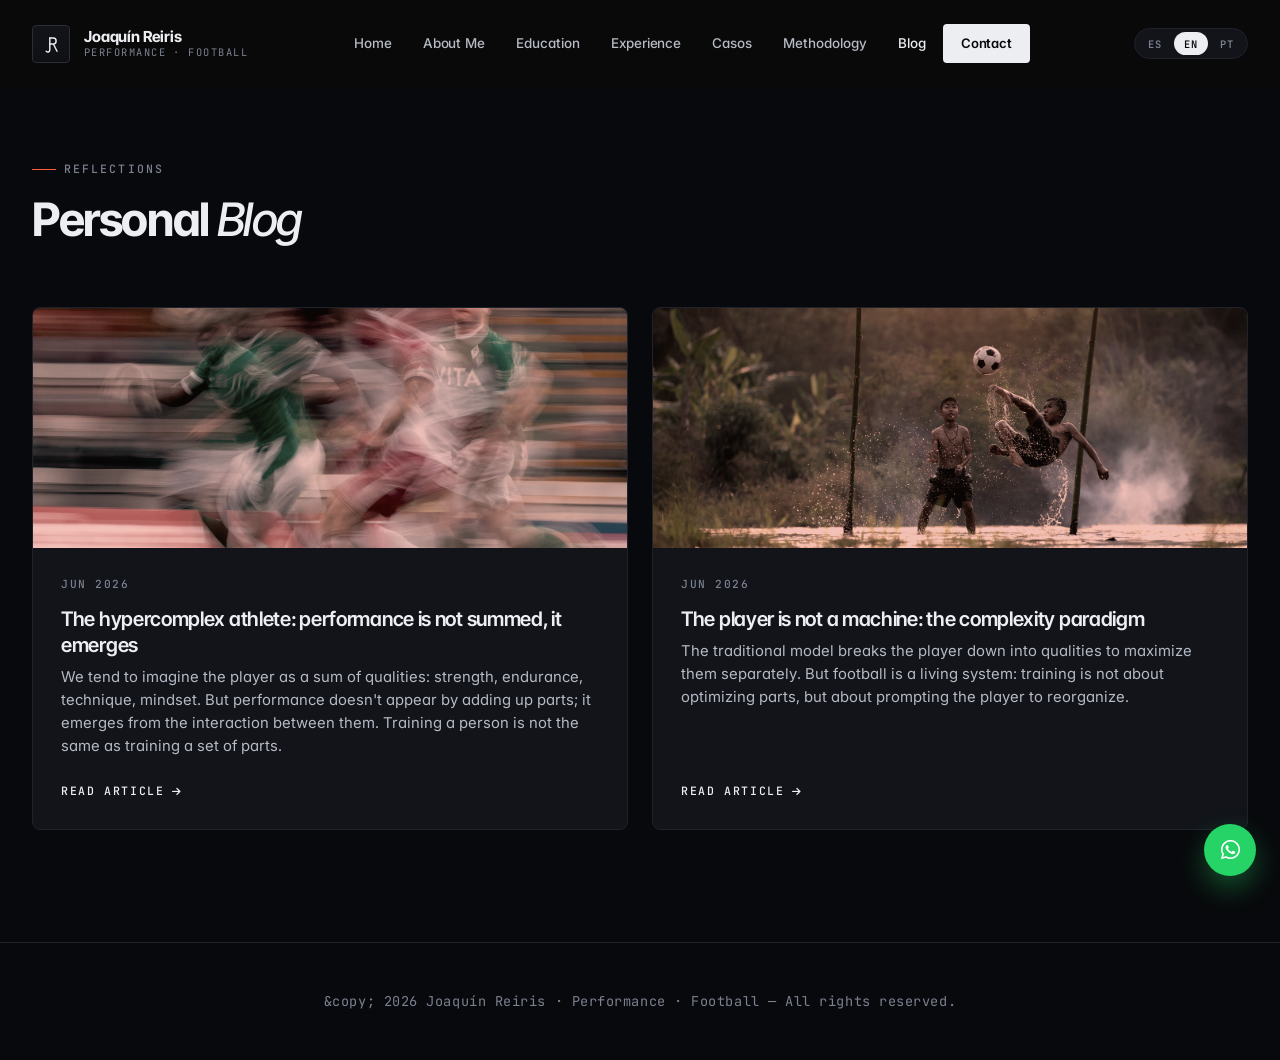
==== commit 472d434d: "Metodología: mover el modelo holístico a metodologia.html + teaser en el index - metodologia.html (N" ====
--- a/blog.html
+++ b/blog.html
@@ -57,10 +57,9 @@
             <li><a href="index.html#home" data-i18n="nav.home">Inicio</a></li>
             <li><a href="sobre-mi.html" data-i18n="nav.about">Sobre Mí</a></li>
             <li><a href="index.html#academic" data-i18n="nav.academic">Formación</a></li>
-            <li><a href="index.html#methods" data-i18n="nav.methods">Metodología</a></li>
             <li><a href="index.html#experience" data-i18n="nav.experience">Experiencia</a></li>
             <li><a href="index.html#cases">Casos</a></li>
-            <li><a href="metodologia.html" data-i18n="nav.leadership">Liderazgo</a></li>
+            <li><a href="metodologia.html" data-i18n="nav.leadership">Metodología</a></li>
             <li><a href="blog.html" class="active" data-i18n="nav.blog">Blog</a></li>
             <li><a href="index.html#contact" class="btn-nav" data-i18n="nav.contact">Contacto</a></li>
         </ul>
--- a/redesign.css
+++ b/redesign.css
@@ -857,8 +857,8 @@
 .academic-card.featured:hover { border-color: var(--primary); }
 
 .card-tag {
-  position: absolute;
-  top: 1rem; right: 1rem;
+  align-self: flex-start;
+  margin-bottom: 0.35rem;
   background: var(--primary);
   color: #fff;
   font-family: var(--font-mono);
@@ -1198,6 +1198,19 @@
   backdrop-filter: blur(12px);
 }
 .map-tooltip.active { opacity: 1; transform: translateY(0); }
+.tooltip-close {
+  display: none; /* solo visible en móvil */
+  position: absolute;
+  top: 0.5rem; right: 0.6rem;
+  background: transparent;
+  border: 0;
+  color: var(--text-3);
+  font-size: 1.5rem;
+  line-height: 1;
+  cursor: pointer;
+  padding: 0.15rem 0.45rem;
+}
+.tooltip-close:hover { color: var(--primary); }
 .tooltip-header {
   display: flex; justify-content: space-between; align-items: flex-start;
   margin-bottom: 0.6rem;
@@ -2045,6 +2058,22 @@
   .map-wrapper { padding: 1.25rem; }
   #world-map { height: 320px; }
   .map-wrapper::before { font-size: 0.55rem; top: 0.85rem; left: 1rem; }
+
+  /* Mapa: en móvil el cuadro de info es una barra fija, legible, abajo */
+  .map-tooltip {
+    position: fixed;
+    left: 0; right: 0; bottom: 0; top: auto;
+    width: 100%;
+    max-width: none;
+    padding: 1.25rem 1.25rem 1.5rem;
+    border-radius: var(--radius) var(--radius) 0 0;
+    border-left: 0; border-right: 0; border-bottom: 0;
+    transform: translateY(100%);
+    pointer-events: auto;
+    box-shadow: 0 -20px 50px rgba(0,0,0,0.7);
+  }
+  .map-tooltip.active { transform: translateY(0); }
+  .tooltip-close { display: block; }
 }
 
 /* =========================================================
@@ -2217,6 +2246,26 @@
   font-variant-numeric: tabular-nums;
 }
 
+/* Popup de rol sobre los escudos */
+.exp-logo-pop {
+  position: fixed;
+  z-index: 60;
+  max-width: 240px;
+  background: var(--surface-2);
+  border: 1px solid var(--line-2);
+  border-radius: var(--radius);
+  padding: 0.7rem 0.9rem;
+  box-shadow: 0 10px 30px rgba(0,0,0,.5);
+  opacity: 0;
+  transform: translateY(4px);
+  transition: opacity .15s ease, transform .15s ease;
+  pointer-events: none;
+}
+.exp-logo-pop.show { opacity: 1; transform: translateY(0); }
+.exp-logo-pop .pop-club { display:block; font-family: var(--font-display); font-weight:600; color: var(--text); font-size:.95rem; }
+.exp-logo-pop .pop-role { display:block; font-family: var(--font-mono); font-size:.72rem; letter-spacing:.08em; text-transform:uppercase; color: var(--primary); margin-top:.25rem; }
+.exp-logo { cursor: default; }
+
 @media (max-width: 900px) {
   .exp-logos { grid-template-columns: repeat(4, 1fr); }
   .exp-logo:nth-child(4) { border-right: 0; }
